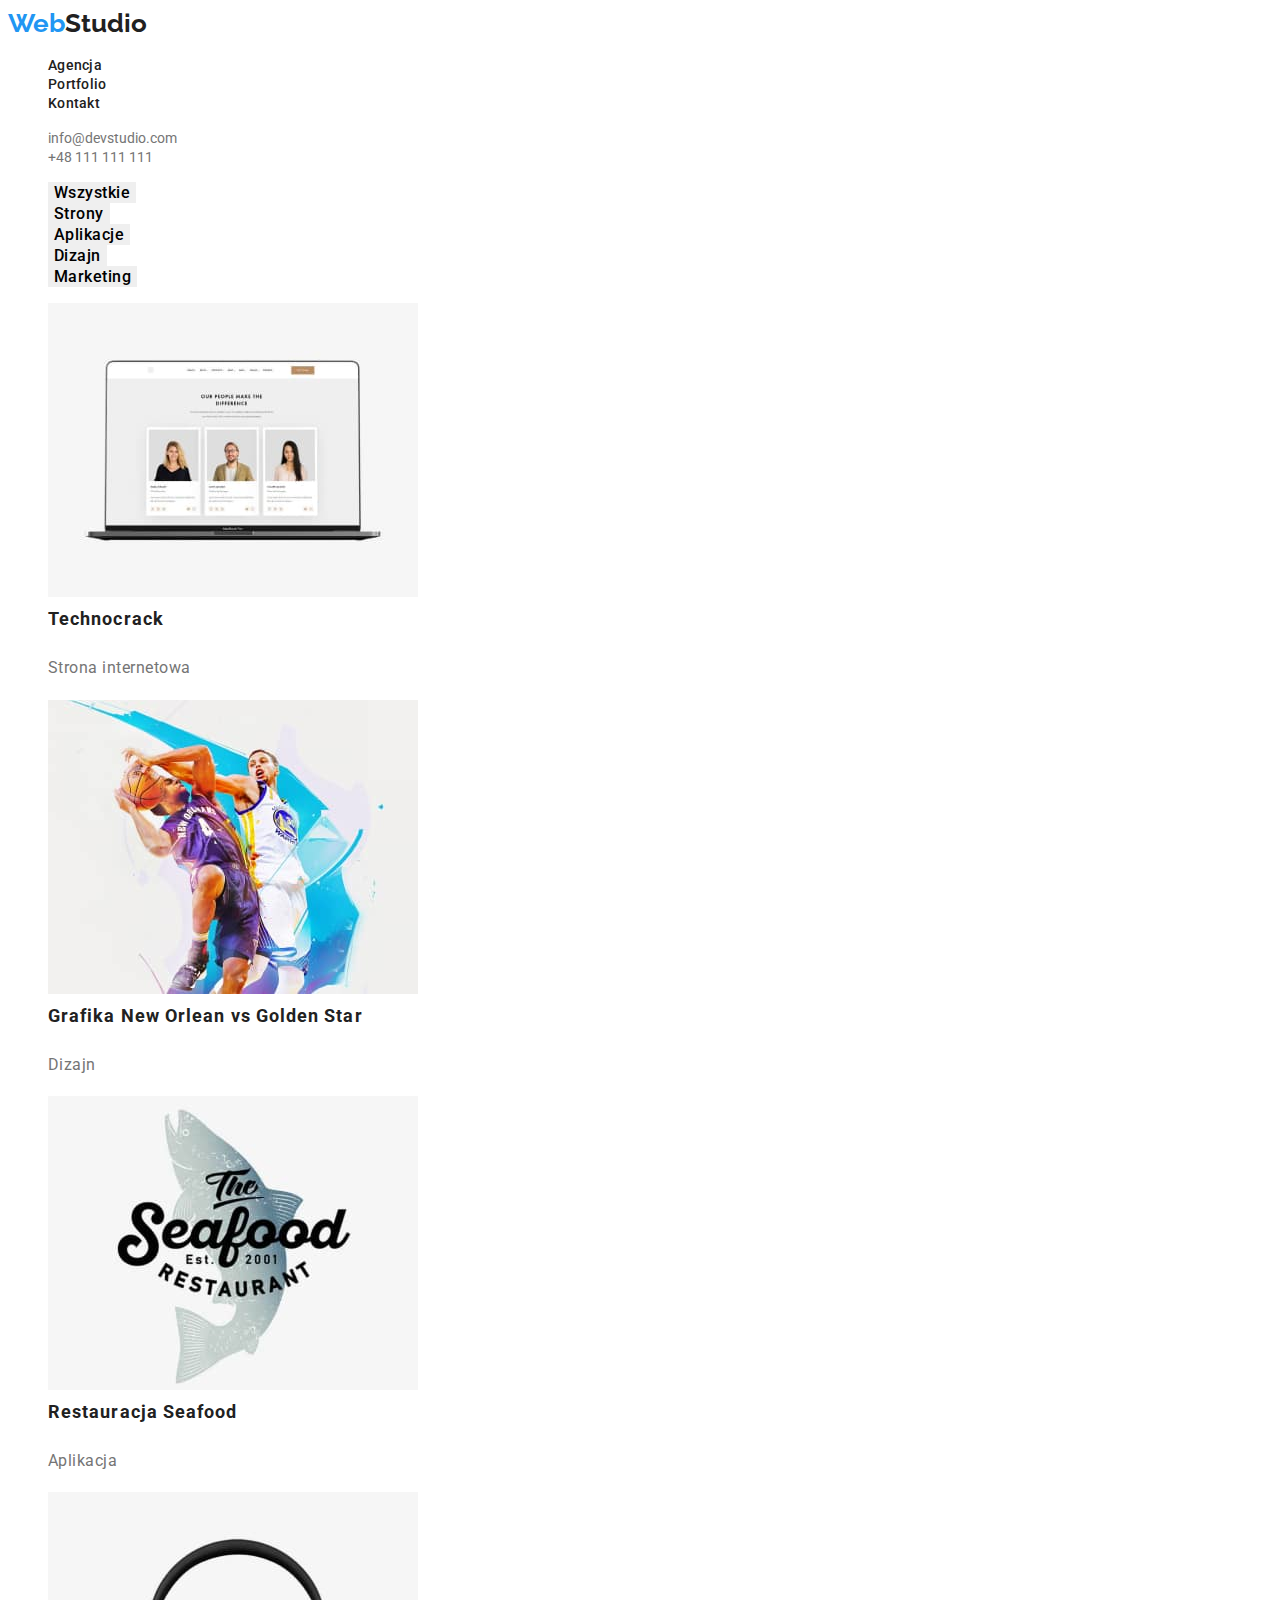
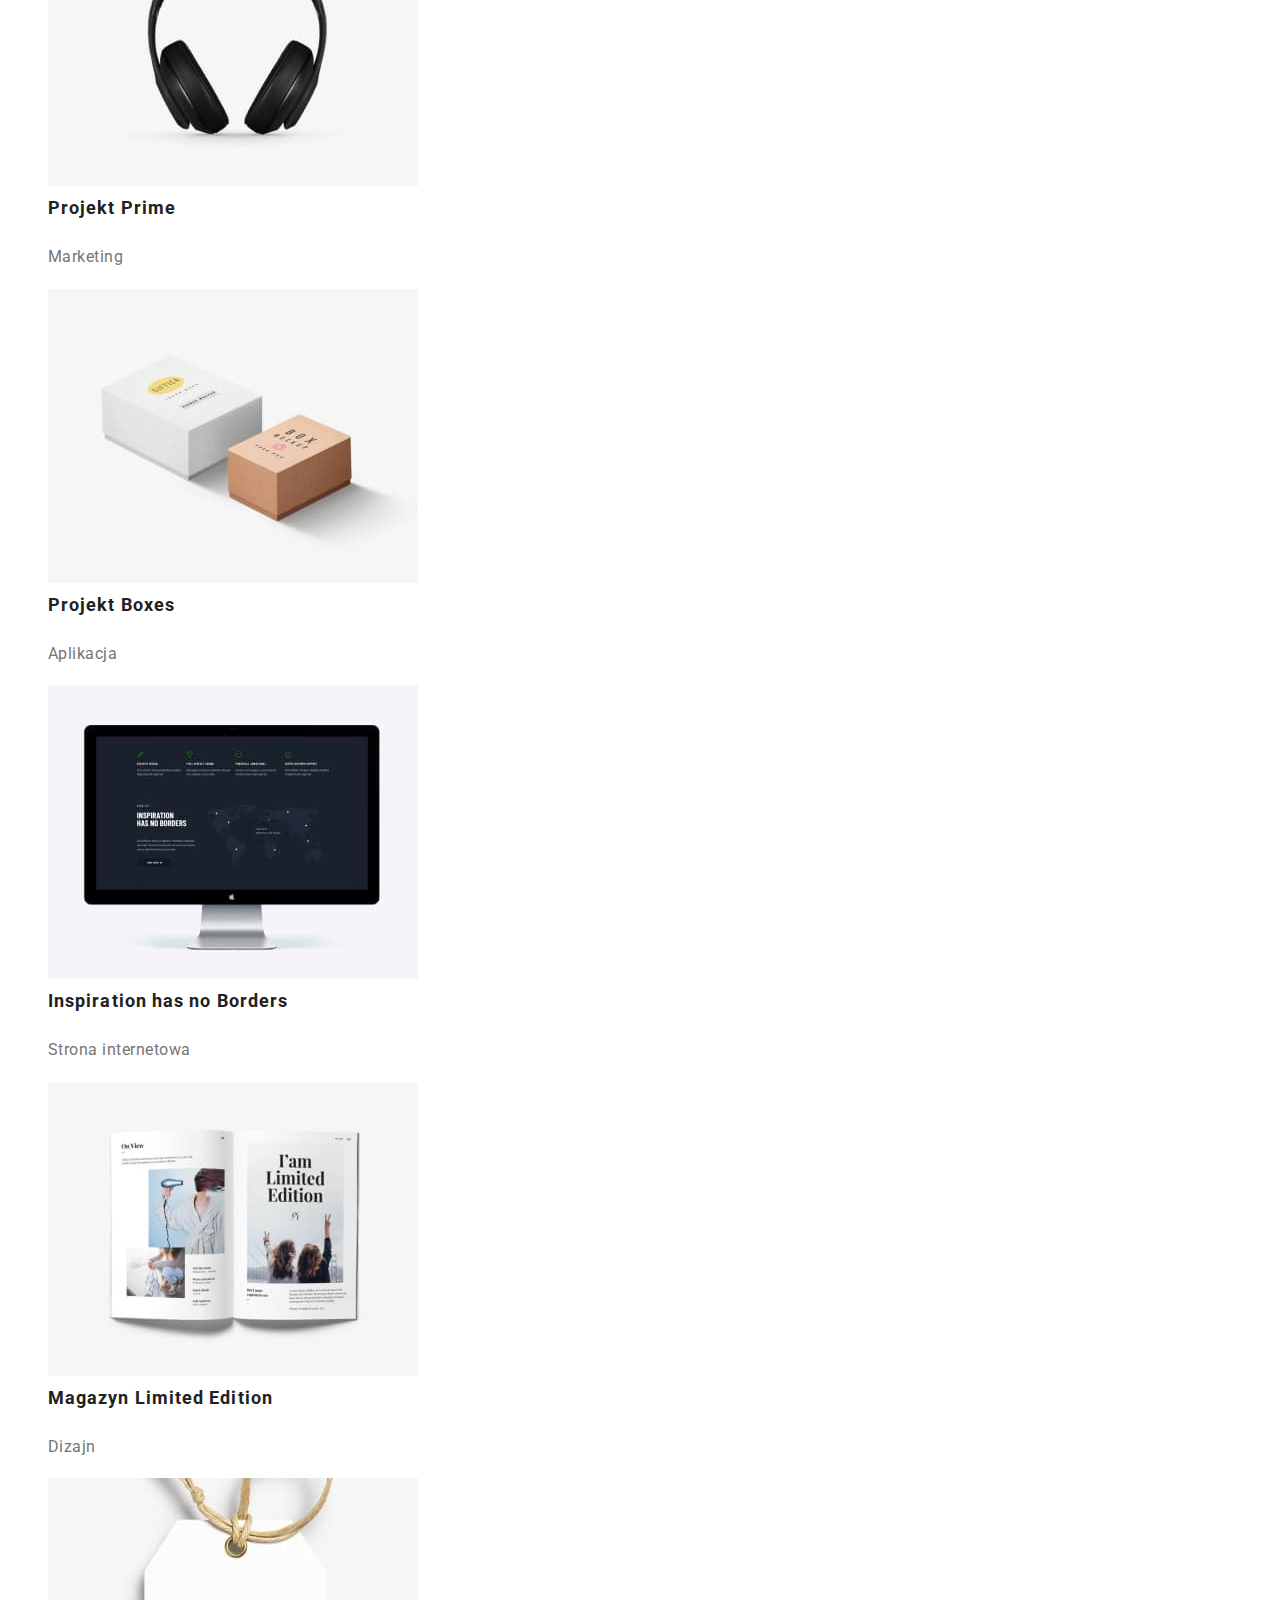
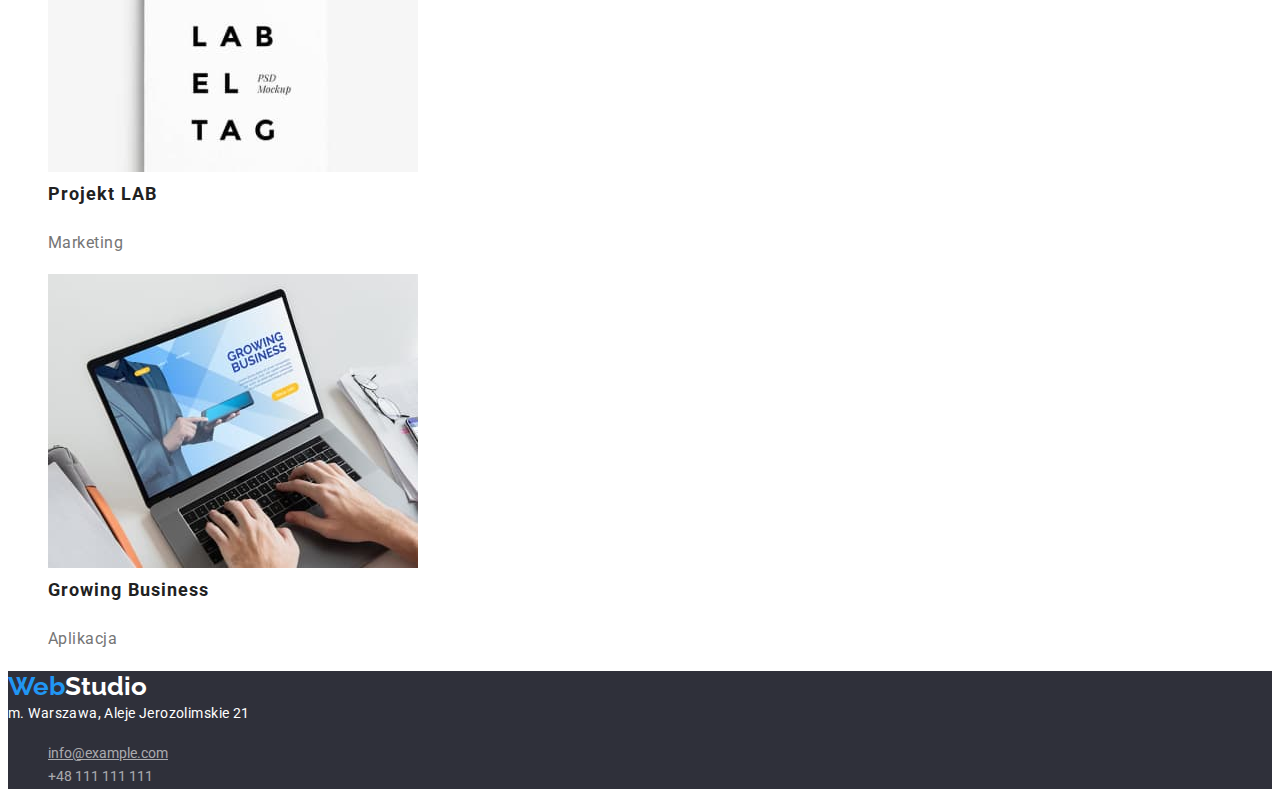
==== portfolio.html @ 19645814 "copied from hm2" ====
<!DOCTYPE html>
<html lang="en">
<head>
    <meta charset="UTF-8">
    <meta http-equiv="X-UA-Compatible" content="IE=edge">
    <meta name="viewport" content="width=device-width, initial-scale=1.0">
    <link rel="preconnect" href="https://fonts.googleapis.com">
    <link rel="preconnect" href="https://fonts.gstatic.com" crossorigin>
    <link href="https://fonts.googleapis.com/css2?family=Raleway:wght@700&display=swap" rel="stylesheet">
    <link href="https://fonts.googleapis.com/css2?family=Roboto:wght@400;500;700;900&display=swap" rel="stylesheet">
    <link rel="stylesheet" href="./css/styles.css"/>
    <title>Document</title>
</head>
<body>
    <header class="header">
        <nav>
            <section>
                <a href="./index.html" class="logo"><span class="logoblue">Web</span><span class="logoblack">Studio</span></a>
            </section>
            <ul class="list">
                <li><a href="./index.html" class="link">Agencja</a></li>
                <li> <a href="./portfolio.html" class="link">Portfolio</a></li>
                <li><a href="#" class="link">Kontakt</a></li>
            </ul>
        </nav>
        <div>
            <ul class="list">
                <li><a href="mailto:info@devstudio.com" class="contactcolor">info@devstudio.com</a></li>
                <li><a href="tel:+48 111 111 111" class="contactcolor">+48 111 111 111</a></li>
            </ul>
        </div>
    </header>
    <main>
        <section>
        <ul class="list">
            <li>
                <button type="button" class="button pointer">Wszystkie</button>
            </li>
            <li>
                <button type="button" class="button pointer">Strony</button>
            </li>
            <li>
                <button type="button" class="button pointer">Aplikacje</button>
            </li>
            <li>
                <button type="button" class="button pointer">Dizajn</button>
            </li>
            <li>
                <button type="button" class="button pointer">Marketing</button>
            </li>    
        </ul>
        </section>

        <section>
        <ul class="list">
            <li>
                <img src="./images/technocrack.jpg" alt="laptop displays employees" width="370" height="294"/>
                <div>
                    <strong class="description">Technocrack</strong>
                    <p class="subdescription">Strona internetowa</p>
                </div>
            </li>
            <li>
                <img src="./images/neworleanvsgoldenstar.jpg" alt="two men playing basketball" width="370" height="294"/>
                <div>
                    <strong class="description">Grafika New Orlean vs Golden Star</strong>
                    <p class="subdescription">Dizajn</p>
                </div>
            </li>
            <li>
                <img src="./images/seafood.jpg" alt="restaurant logo" width="370" height="294"/>
                <div>
                    <strong class="description">Restauracja Seafood</strong>
                    <p class="subdescription">Aplikacja</p>
                </div>
            </li>
            <li>
                <img src="./images/projectprime.jpg" alt="headphones" width="370" height="294"/>
                <div>
                    <strong class="description">Projekt Prime</strong>
                    <p class="subdescription">Marketing</p>
                </div>
            </li>
            <li>
                <img src="./images/projectboxes.jpg" alt="two boxes" width="370" height="294"/>
                <div>
                    <strong class="description">Projekt Boxes</strong>
                    <p class="subdescription">Aplikacja</p>
                </div>
            </li>
            <li>
                <img src="./images/inspiration.jpg" alt="a monitor" width="370" height="294"/>
                <div>
                    <strong class="description">Inspiration has no Borders</strong>
                    <p class="subdescription">Strona internetowa</p>
                </div>
            </li>
            <li>
                <img src="./images/magazyn.jpg" alt="a magazine" width="370" height="294"/>
                <div>
                    <strong class="description">Magazyn Limited Edition</strong>
                    <p class="subdescription">Dizajn</p>
                </div>
            </li>
            <li>
                <img src="./images/projectlab.jpg" alt="a shopping tag" width="370" height="294"/>
                <div>
                    <strong class="description">Projekt LAB</strong>
                    <p class="subdescription">Marketing</p>
                </div>
            </li>
            <li>
                <img src="./images/growingbusiness.jpg" alt="someone is typing"width="370" height="294"/>
                <div>
                    <strong class="description">Growing Business</strong>
                    <p class="subdescription">Aplikacja</p>
                </div>
            </li>
        </ul>
        </section>
    
    </main>
    <footer class="footersection">
        <section>
            <a href="#" class="logo"><span class="logoblue">Web</span><span class="logowhite">Studio</span></a>
        </section>
    <address class="address">
        m. Warszawa, Aleje Jerozolimskie 21
    </address>
    <ul class="list">
        <li><a href="mailto:info@example.com" class="footer">info@example.com</a></li>
        <li><a href="tel:+48 111 111 111" class="footer decoration">+48 111 111 111</a></li>
    </ul>
    </footer>
</body>
</html>
---- css/styles.css ----
:root{
    --brand-color: #2196F3;
    --black: #212121;
    --white: #FFFFFF;
    --gray: #2F303A;
    --color: black;
    --light-gray: #757575;
}

body{
    color: var(--black);
    font-family: 'Roboto', sans-serif;
}

.logo{
    font-family:'Raleway', sans-serif;
    font-style: normal;
    font-weight: 700;
    font-size: 26px;
    line-height: 1.2;
    text-decoration: none;
}

.logoblue{
  color: var(--brand-color);
}

.logoblack{
    color: var(--black);
}

.logowhite{
    color: var(--white);
}

.header{
    background-color: var(--white);
}

.footersection {
    background-color: var(--gray);
}

.button{
    border:0 ;
    letter-spacing: 0.03em;
    font-size: 16px;
    font-weight: 500;
    font-family: 'Roboto', sans-serif;
}

.button:hover,
.button:focus {
    color: var(--white);
    background-color: var(--brand-color);
}

.link {
    font-style: normal;
    font-weight: 500;
    font-size: 14px;
    line-height: 1.1;
    text-decoration: none;
    color: var(--black);
    letter-spacing: 0.02em;
}

.link:hover,
.link:focus {
    color: var(--brand-color);
}

.contactcolor{
    color: var(--light-gray);
    text-decoration: none;
    font-size: 14px;
    line-height: 1.1;
}
.contactcolor:hover,
.contactcolor:focus{
    color: var(--brand-color);
}
.address{
    color: var(--white);
    font-style: normal;
    font-weight: 400;
    font-size: 14px;
    letter-spacing: 0.03em;
    line-height: 1.7;
}

.footer{
    font-size: 14px;
    line-height: 1.7;
    color: rgba(255, 255, 255, 0.6);
}

.footer:hover,
.footer:focus{
    color: var(--brand-color);
}
.decoration{
    text-decoration: none;
}

.description{
    font-weight:  700;
    font-size:18px;
    line-height: 2;
    letter-spacing: 0.06em;
}
.subdescription{
    font-weight: 400;
    font-size: 16px;
    line-height: 1.9;
    letter-spacing: 0.03em;
    color: var(--light-gray);
}

.name{
font-weight:500;
font-size: 16px;
line-height: 1.2;
letter-spacing: 0.03em;
}

.headingtitle{
    font-weight: 900;
    font-size: 44px;
    line-height: 1.6;
    letter-spacing: 0.06em;
}

.heading{
    background-color: var(--gray);
    color: var(--white);
}

.subsectionheading{
    font-weight: 700;
    font-size: 14px;
    line-height: 1.1;
    letter-spacing: 0.03em;
}

.lorem{
    font-weight: 400;
    font-size: 14px;
    line-height: 1.5;
    letter-spacing: 0.03em;
    color: var(--light-gray);
}

.sectionheading{
    font-weight: 700;
    font-size: 36px;
    line-height: 1.2;
    letter-spacing: 0.03em;
}

.buttonmain{
    font-weight: 700;
    letter-spacing: 0.06em;
    background-color: var(--brand-color);
    color: var(--white);
}

.pointer {
    cursor: pointer;
}

.list{
    list-style:none;
}
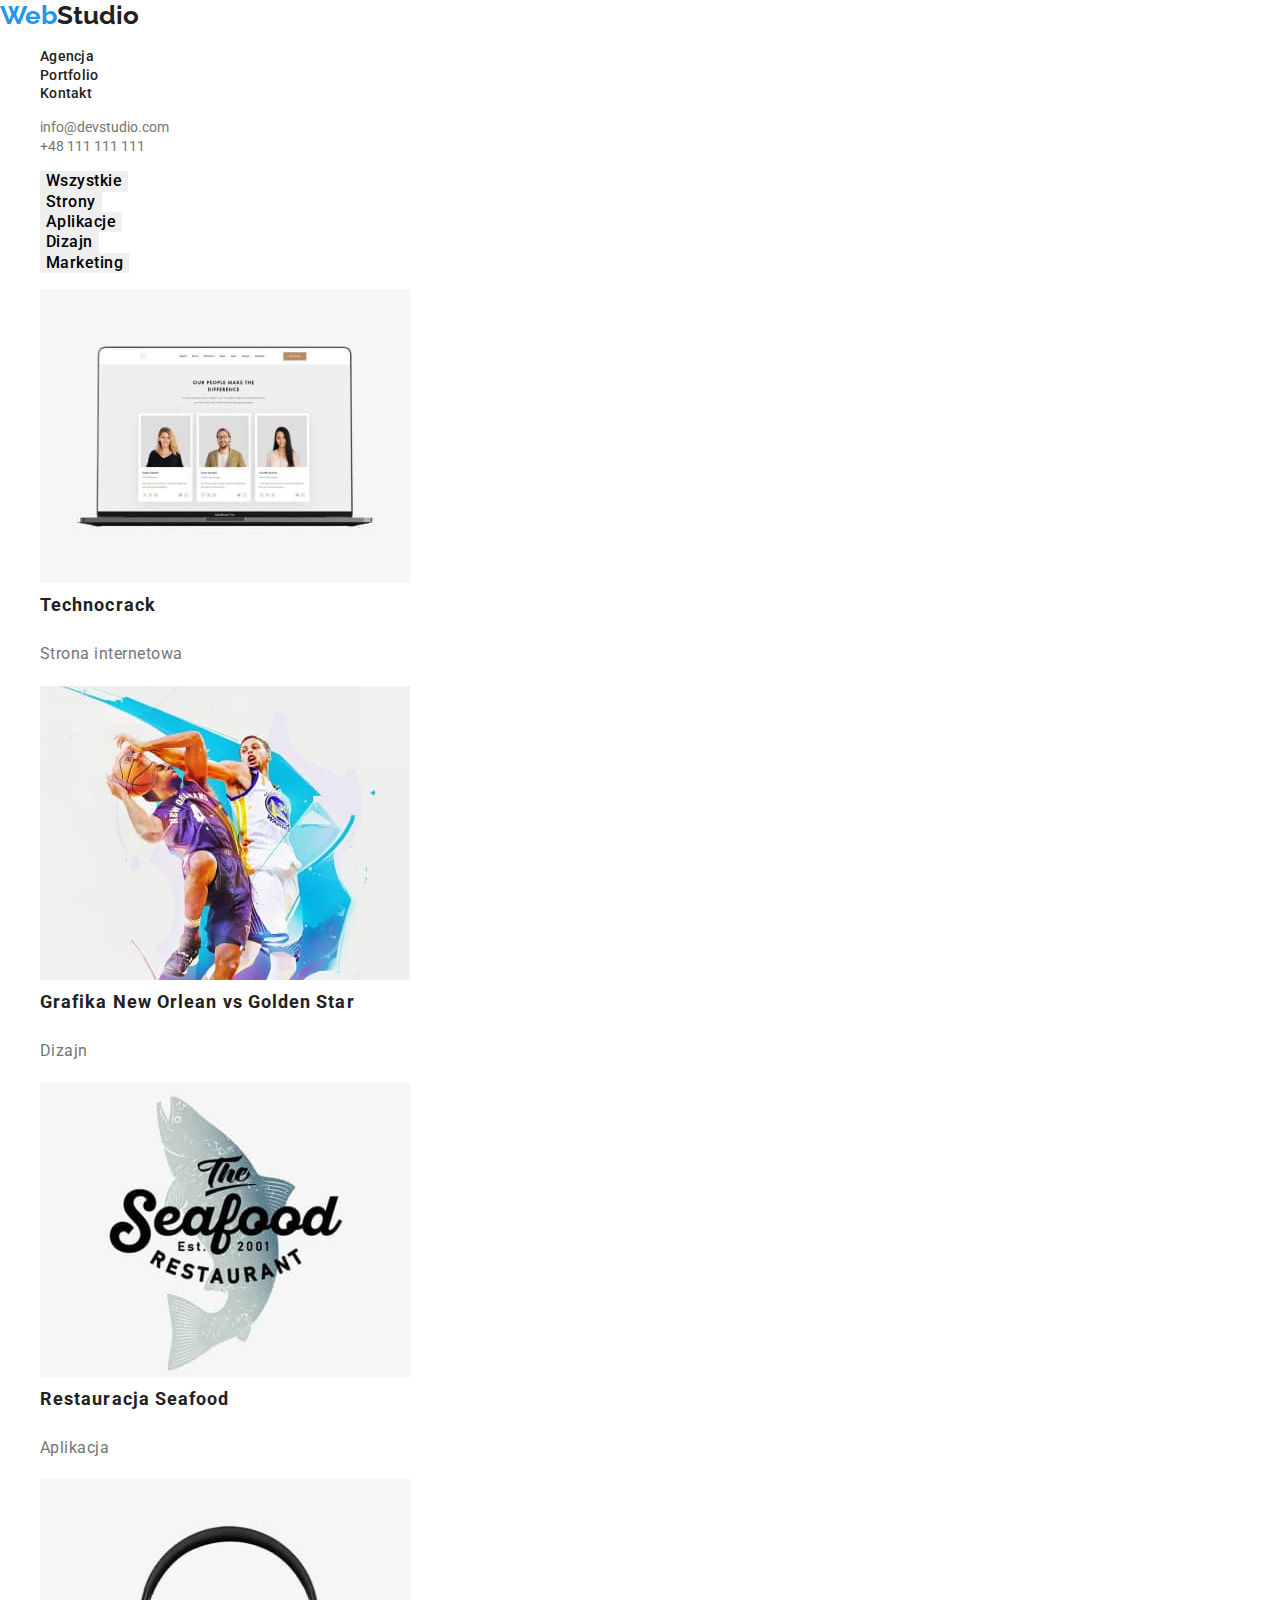
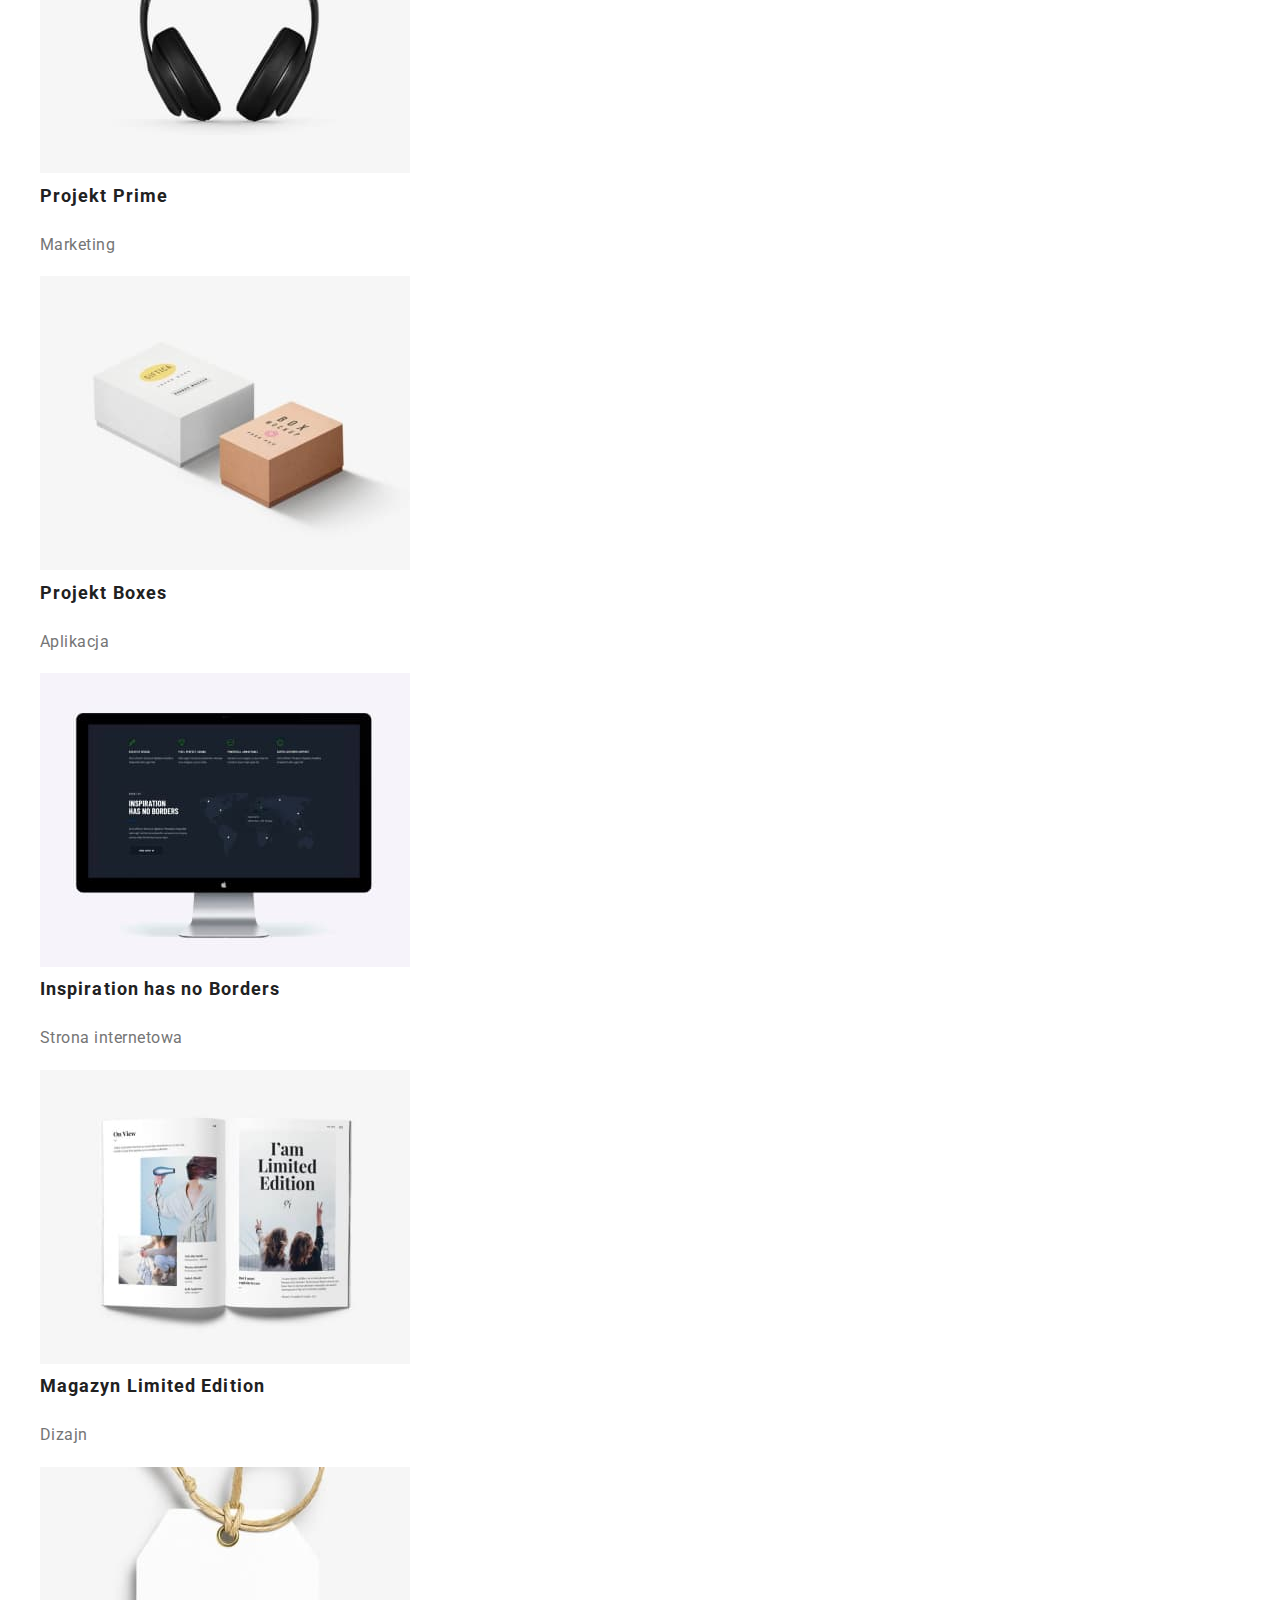
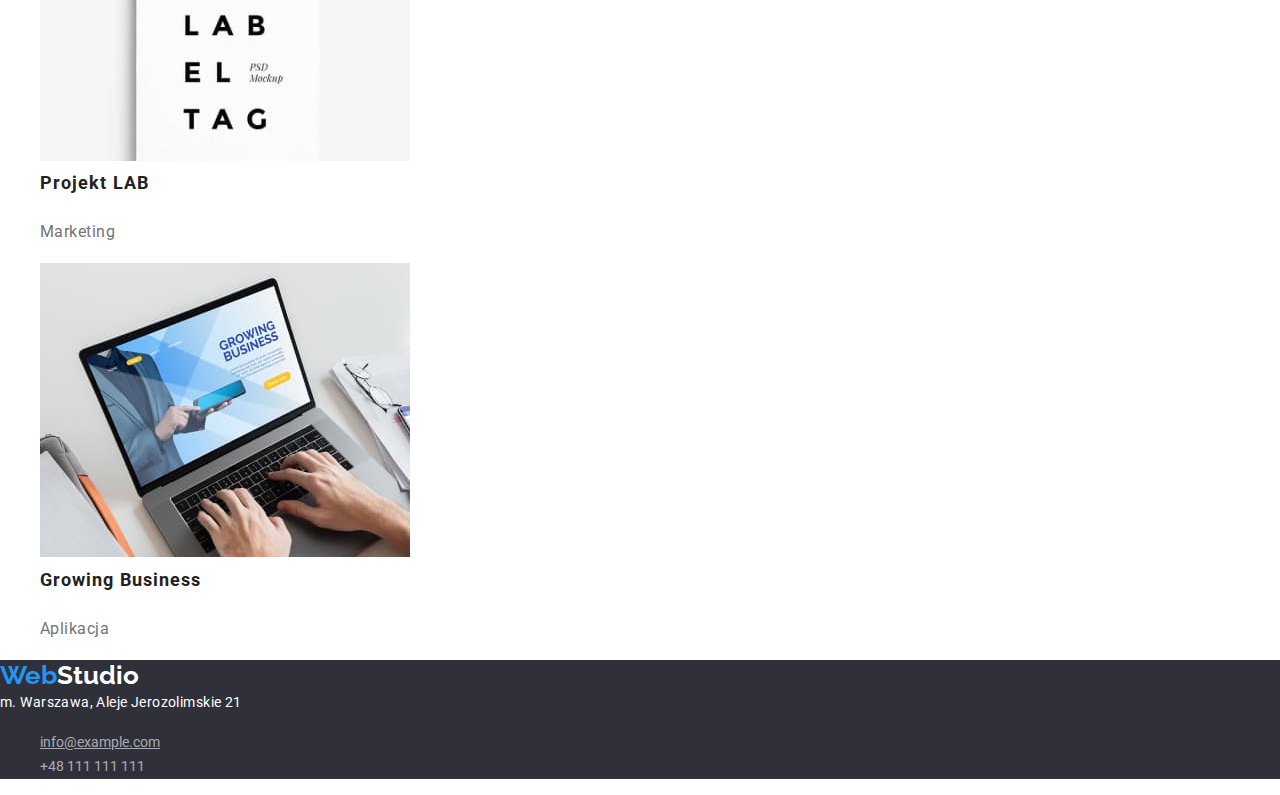
==== commit 1cea837d: "normalise.css added" ====
--- a/portfolio.html
+++ b/portfolio.html
@@ -8,6 +8,7 @@
     <link rel="preconnect" href="https://fonts.gstatic.com" crossorigin>
     <link href="https://fonts.googleapis.com/css2?family=Raleway:wght@700&display=swap" rel="stylesheet">
     <link href="https://fonts.googleapis.com/css2?family=Roboto:wght@400;500;700;900&display=swap" rel="stylesheet">
+    <link rel="stylesheet" href="./css/normalise.css" />
     <link rel="stylesheet" href="./css/styles.css"/>
     <title>Document</title>
 </head>
--- a/css/normalise.css
+++ b/css/normalise.css
@@ -0,0 +1,306 @@
+/*! modern-normalize v1.1.0 | MIT License | https://github.com/sindresorhus/modern-normalize */
+
+/*
+Document
+========
+*/
+
+/**
+Use a better box model (opinionated).
+*/
+
+*,
+::before,
+::after {
+    box-sizing: border-box;
+}
+
+/**
+1. Correct the line height in all browsers.
+2. Prevent adjustments of font size after orientation changes in iOS.
+3. Use a more readable tab size (opinionated).
+*/
+
+html {
+    line-height: 1.15;
+    /* 1 */
+    -webkit-text-size-adjust: 100%;
+    /* 2 */
+    -moz-tab-size: 4;
+    /* 3 */
+    tab-size: 4;
+    /* 3 */
+}
+
+/*
+Sections
+========
+*/
+
+/**
+1. Remove the margin in all browsers.
+2. Improve consistency of default fonts in all browsers. (https://github.com/sindresorhus/modern-normalize/issues/3)
+*/
+
+body {
+    margin: 0;
+    /* 1 */
+    font-family:
+        system-ui,
+        -apple-system,
+        /* Firefox supports this but not yet `system-ui` */
+        'Segoe UI',
+        Roboto,
+        Helvetica,
+        Arial,
+        sans-serif,
+        'Apple Color Emoji',
+        'Segoe UI Emoji';
+    /* 2 */
+}
+
+/*
+Grouping content
+================
+*/
+
+/**
+1. Add the correct height in Firefox.
+2. Correct the inheritance of border color in Firefox. (https://bugzilla.mozilla.org/show_bug.cgi?id=190655)
+*/
+
+hr {
+    height: 0;
+    /* 1 */
+    color: inherit;
+    /* 2 */
+}
+
+/*
+Text-level semantics
+====================
+*/
+
+/**
+Add the correct text decoration in Chrome, Edge, and Safari.
+*/
+
+abbr[title] {
+    text-decoration: underline dotted;
+}
+
+/**
+Add the correct font weight in Edge and Safari.
+*/
+
+b,
+strong {
+    font-weight: bolder;
+}
+
+/**
+1. Improve consistency of default fonts in all browsers. (https://github.com/sindresorhus/modern-normalize/issues/3)
+2. Correct the odd 'em' font sizing in all browsers.
+*/
+
+code,
+kbd,
+samp,
+pre {
+    font-family:
+        ui-monospace,
+        SFMono-Regular,
+        Consolas,
+        'Liberation Mono',
+        Menlo,
+        monospace;
+    /* 1 */
+    font-size: 1em;
+    /* 2 */
+}
+
+/**
+Add the correct font size in all browsers.
+*/
+
+small {
+    font-size: 80%;
+}
+
+/**
+Prevent 'sub' and 'sup' elements from affecting the line height in all browsers.
+*/
+
+sub,
+sup {
+    font-size: 75%;
+    line-height: 0;
+    position: relative;
+    vertical-align: baseline;
+}
+
+sub {
+    bottom: -0.25em;
+}
+
+sup {
+    top: -0.5em;
+}
+
+/*
+Tabular data
+============
+*/
+
+/**
+1. Remove text indentation from table contents in Chrome and Safari. (https://bugs.chromium.org/p/chromium/issues/detail?id=999088, https://bugs.webkit.org/show_bug.cgi?id=201297)
+2. Correct table border color inheritance in Chrome and Safari. (https://bugs.chromium.org/p/chromium/issues/detail?id=935729, https://bugs.webkit.org/show_bug.cgi?id=195016)
+*/
+
+table {
+    text-indent: 0;
+    /* 1 */
+    border-color: inherit;
+    /* 2 */
+}
+
+/*
+Forms
+=====
+*/
+
+/**
+1. Change the font styles in all browsers.
+2. Remove the margin in Firefox and Safari.
+*/
+
+button,
+input,
+optgroup,
+select,
+textarea {
+    font-family: inherit;
+    /* 1 */
+    font-size: 100%;
+    /* 1 */
+    line-height: 1.15;
+    /* 1 */
+    margin: 0;
+    /* 2 */
+}
+
+/**
+Remove the inheritance of text transform in Edge and Firefox.
+*/
+
+button,
+select {
+    text-transform: none;
+}
+
+/**
+Correct the inability to style clickable types in iOS and Safari.
+*/
+
+button,
+[type='button'],
+[type='reset'],
+[type='submit'] {
+    -webkit-appearance: button;
+}
+
+/**
+Remove the inner border and padding in Firefox.
+*/
+
+::-moz-focus-inner {
+    border-style: none;
+    padding: 0;
+}
+
+/**
+Restore the focus styles unset by the previous rule.
+*/
+
+:-moz-focusring {
+    outline: 1px dotted ButtonText;
+}
+
+/**
+Remove the additional ':invalid' styles in Firefox.
+See: https://github.com/mozilla/gecko-dev/blob/2f9eacd9d3d995c937b4251a5557d95d494c9be1/layout/style/res/forms.css#L728-L737
+*/
+
+:-moz-ui-invalid {
+    box-shadow: none;
+}
+
+/**
+Remove the padding so developers are not caught out when they zero out 'fieldset' elements in all browsers.
+*/
+
+legend {
+    padding: 0;
+}
+
+/**
+Add the correct vertical alignment in Chrome and Firefox.
+*/
+
+progress {
+    vertical-align: baseline;
+}
+
+/**
+Correct the cursor style of increment and decrement buttons in Safari.
+*/
+
+::-webkit-inner-spin-button,
+::-webkit-outer-spin-button {
+    height: auto;
+}
+
+/**
+1. Correct the odd appearance in Chrome and Safari.
+2. Correct the outline style in Safari.
+*/
+
+[type='search'] {
+    -webkit-appearance: textfield;
+    /* 1 */
+    outline-offset: -2px;
+    /* 2 */
+}
+
+/**
+Remove the inner padding in Chrome and Safari on macOS.
+*/
+
+::-webkit-search-decoration {
+    -webkit-appearance: none;
+}
+
+/**
+1. Correct the inability to style clickable types in iOS and Safari.
+2. Change font properties to 'inherit' in Safari.
+*/
+
+::-webkit-file-upload-button {
+    -webkit-appearance: button;
+    /* 1 */
+    font: inherit;
+    /* 2 */
+}
+
+/*
+Interactive
+===========
+*/
+
+/*
+Add the correct display in Chrome and Safari.
+*/
+
+summary {
+    display: list-item;
+}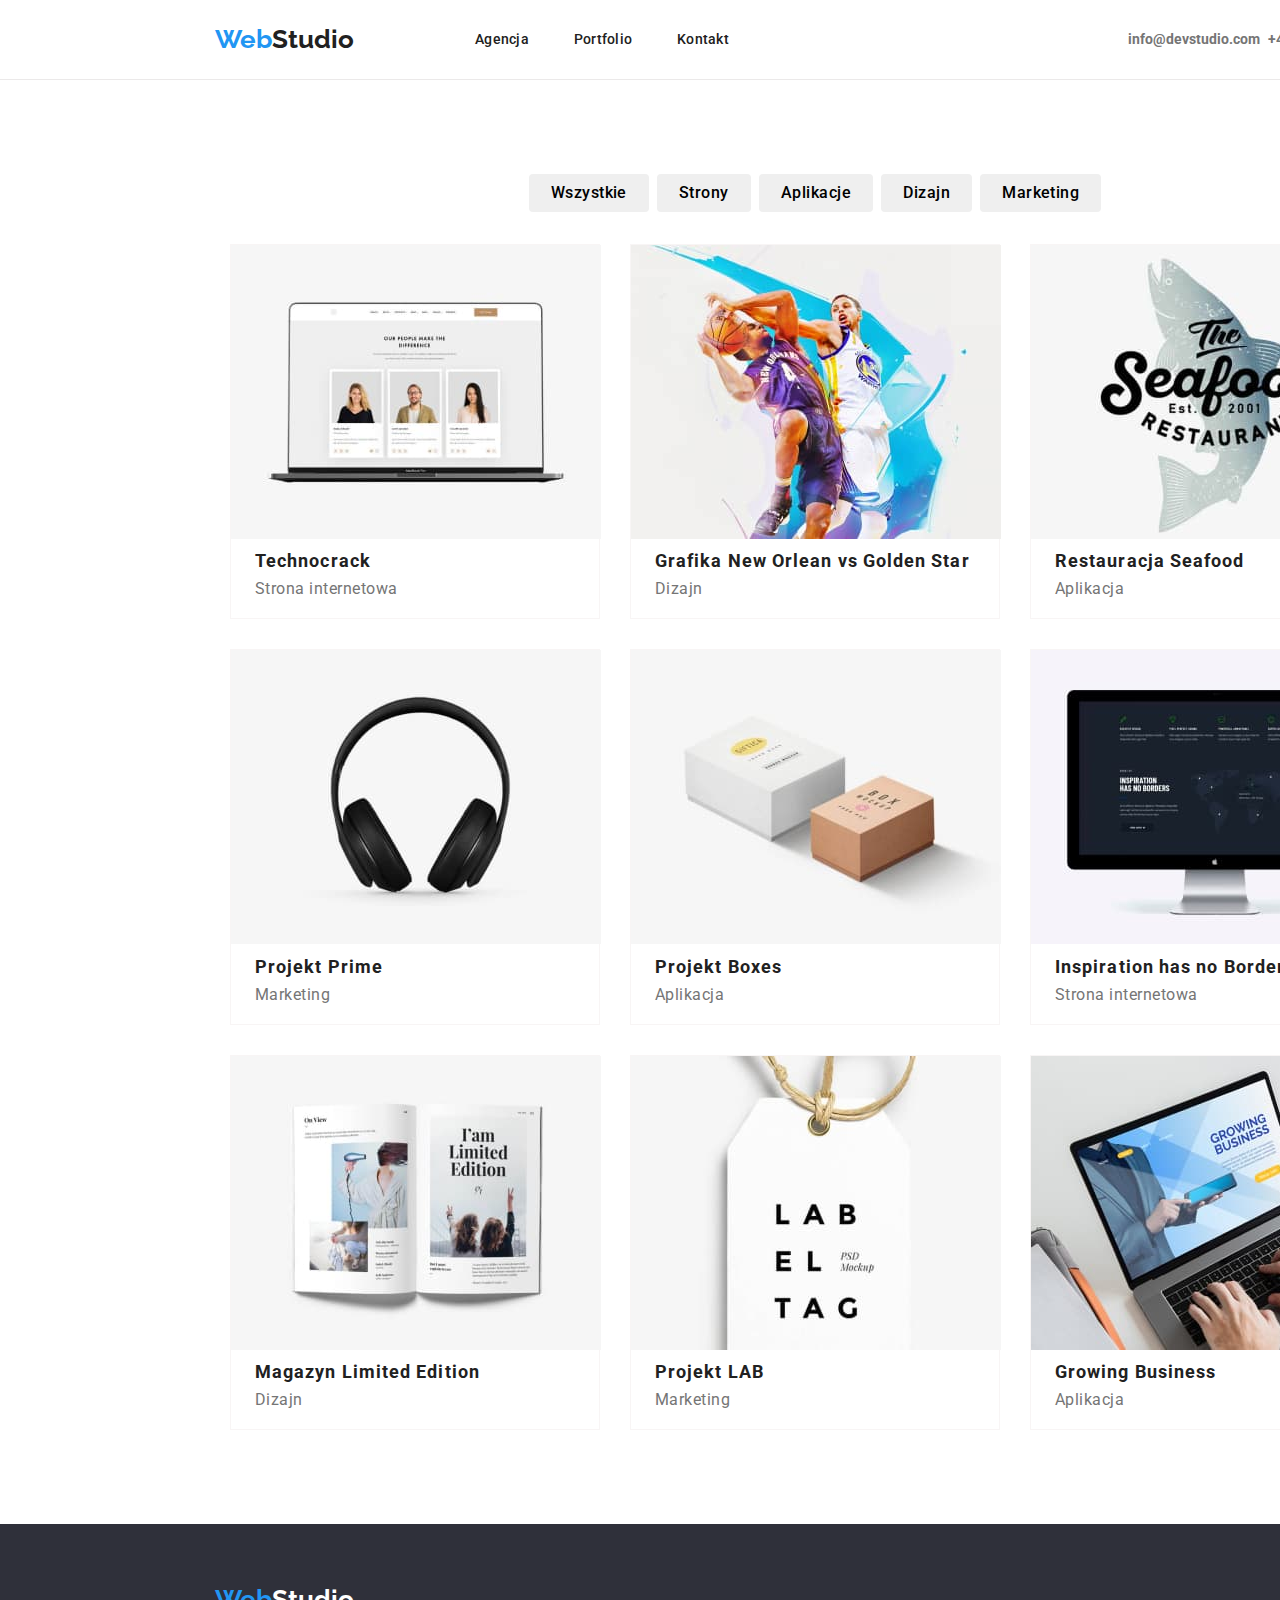
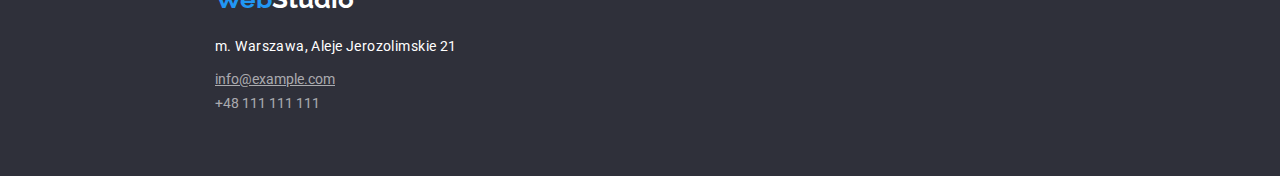
==== commit 241bd9c7: "updated" ====
--- a/portfolio.html
+++ b/portfolio.html
@@ -14,123 +14,154 @@
 </head>
 <body>
     <header class="header">
-        <nav>
             <section>
                 <a href="./index.html" class="logo"><span class="logoblue">Web</span><span class="logoblack">Studio</span></a>
             </section>
-            <ul class="list">
+        
+        <nav>
+            <ul class="list nav">
                 <li><a href="./index.html" class="link">Agencja</a></li>
                 <li> <a href="./portfolio.html" class="link">Portfolio</a></li>
                 <li><a href="#" class="link">Kontakt</a></li>
             </ul>
         </nav>
         <div>
-            <ul class="list">
+            <ul class="list contact">
                 <li><a href="mailto:info@devstudio.com" class="contactcolor">info@devstudio.com</a></li>
-                <li><a href="tel:+48 111 111 111" class="contactcolor">+48 111 111 111</a></li>
+                <li><a href="tel:+48111111111" class="contactcolor">+48 111 111 111</a></li>
             </ul>
         </div>
+
     </header>
-    <main>
-        <section>
-        <ul class="list">
+    <main class="container">
+        <div >
+        <section class="buttons-position">
+        <ul class="list buttons">
             <li>
-                <button type="button" class="button pointer">Wszystkie</button>
+                <button type="button" class="button-portfolio pointer">Wszystkie</button>
             </li>
             <li>
-                <button type="button" class="button pointer">Strony</button>
+                <button type="button" class="button-portfolio pointer">Strony</button>
             </li>
             <li>
-                <button type="button" class="button pointer">Aplikacje</button>
+                <button type="button" class="button-portfolio pointer">Aplikacje</button>
             </li>
             <li>
-                <button type="button" class="button pointer">Dizajn</button>
+                <button type="button" class="button-portfolio pointer">Dizajn</button>
             </li>
             <li>
-                <button type="button" class="button pointer">Marketing</button>
+                <button type="button" class="button-portfolio pointer">Marketing</button>
             </li>    
         </ul>
         </section>
+        </div>
 
-        <section>
-        <ul class="list">
+        <section class="">
+        <ul class="list card-set">
+           <div class="card">
             <li>
                 <img src="./images/technocrack.jpg" alt="laptop displays employees" width="370" height="294"/>
-                <div>
-                    <strong class="description">Technocrack</strong>
-                    <p class="subdescription">Strona internetowa</p>
+                <div class="descr-aligment">
+                    <strong class="description-portfolio">Technocrack</strong>
+                    <p class="subdescription-portfolio">Strona internetowa</p>
                 </div>
             </li>
+            </div>
+            
+            <div class="card">
             <li>
                 <img src="./images/neworleanvsgoldenstar.jpg" alt="two men playing basketball" width="370" height="294"/>
                 <div>
-                    <strong class="description">Grafika New Orlean vs Golden Star</strong>
-                    <p class="subdescription">Dizajn</p>
+                    <strong class="description-portfolio">Grafika New Orlean vs Golden Star</strong>
+                    <p class="subdescription-portfolio">Dizajn</p>
                 </div>
-            </li>
+                </li>
+                </div>
+         
+            <div class="card">
             <li>
                 <img src="./images/seafood.jpg" alt="restaurant logo" width="370" height="294"/>
                 <div>
-                    <strong class="description">Restauracja Seafood</strong>
-                    <p class="subdescription">Aplikacja</p>
+                    <strong class="description-portfolio">Restauracja Seafood</strong>
+                    <p class="subdescription-portfolio">Aplikacja</p>
                 </div>
-            </li>
+                </li>
+                </div>
+          
+            <div class="card">
             <li>
                 <img src="./images/projectprime.jpg" alt="headphones" width="370" height="294"/>
                 <div>
-                    <strong class="description">Projekt Prime</strong>
-                    <p class="subdescription">Marketing</p>
+                    <strong class="description-portfolio">Projekt Prime</strong>
+                    <p class="subdescription-portfolio">Marketing</p>
                 </div>
-            </li>
+                </li>
+                </div>
+          
+            <div class="card">
             <li>
                 <img src="./images/projectboxes.jpg" alt="two boxes" width="370" height="294"/>
                 <div>
-                    <strong class="description">Projekt Boxes</strong>
-                    <p class="subdescription">Aplikacja</p>
+                    <strong class="description-portfolio">Projekt Boxes</strong>
+                    <p class="subdescription-portfolio">Aplikacja</p>
                 </div>
-            </li>
+                </li>
+                </div>
+          
+            <div class="card">
             <li>
                 <img src="./images/inspiration.jpg" alt="a monitor" width="370" height="294"/>
                 <div>
-                    <strong class="description">Inspiration has no Borders</strong>
-                    <p class="subdescription">Strona internetowa</p>
+                    <strong class="description-portfolio">Inspiration has no Borders</strong>
+                    <p class="subdescription-portfolio">Strona internetowa</p>
                 </div>
-            </li>
+                </li>
+                </div>
+          
+            <div class="card">
             <li>
                 <img src="./images/magazyn.jpg" alt="a magazine" width="370" height="294"/>
                 <div>
-                    <strong class="description">Magazyn Limited Edition</strong>
-                    <p class="subdescription">Dizajn</p>
+                    <strong class="description-portfolio">Magazyn Limited Edition</strong>
+                    <p class="subdescription-portfolio">Dizajn</p>
                 </div>
-            </li>
+                </li>
+                </div>
+      
+            <div class="card">
             <li>
                 <img src="./images/projectlab.jpg" alt="a shopping tag" width="370" height="294"/>
                 <div>
-                    <strong class="description">Projekt LAB</strong>
-                    <p class="subdescription">Marketing</p>
+                    <strong class="description-portfolio">Projekt LAB</strong>
+                    <p class="subdescription-portfolio">Marketing</p>
                 </div>
-            </li>
+                </li>
+                </div>
+       
+            <div class="card">
             <li>
-                <img src="./images/growingbusiness.jpg" alt="someone is typing"width="370" height="294"/>
+                <img src="./images/growingbusiness.jpg" alt="someone is typing" width="370" height="294"/>
                 <div>
-                    <strong class="description">Growing Business</strong>
-                    <p class="subdescription">Aplikacja</p>
+                    <strong class="description-portfolio">Growing Business</strong>
+                    <p class="subdescription-portfolio">Aplikacja</p>
                 </div>
-            </li>
+                </li>
+                </div>
+          
         </ul>
         </section>
     
     </main>
-    <footer class="footersection">
+    <footer class="footersection-portfolio ">
         <section>
             <a href="#" class="logo"><span class="logoblue">Web</span><span class="logowhite">Studio</span></a>
         </section>
     <address class="address">
         m. Warszawa, Aleje Jerozolimskie 21
     </address>
-    <ul class="list">
+    <ul class="list one">
         <li><a href="mailto:info@example.com" class="footer">info@example.com</a></li>
-        <li><a href="tel:+48 111 111 111" class="footer decoration">+48 111 111 111</a></li>
+        <li><a href="tel:+48111111111" class="footer decoration">+48 111 111 111</a></li>
     </ul>
     </footer>
 </body>
--- a/css/styles.css
+++ b/css/styles.css
@@ -10,6 +10,8 @@
 body{
     color: var(--black);
     font-family: 'Roboto', sans-serif;
+    margin: 0;
+    width: 1600px;
 }
 
 .logo{
@@ -19,6 +21,9 @@
     font-size: 26px;
     line-height: 1.2;
     text-decoration: none;
+    width: 145px;
+    height: 31px;
+    margin: 24px 93px 25px 215px;
 }
 
 .logoblue{
@@ -35,10 +40,18 @@
 
 .header{
     background-color: var(--white);
+    justify-content: space-between;
+    display: flex;
+    align-items: center;
+    height: 80px;
+    border-bottom: 0.5px solid #ebe9e9;
 }
 
 .footersection {
     background-color: var(--gray);
+    width: 1600px;
+    height: 252px;
+    padding-top: 60px;
 }
 
 .button{
@@ -47,6 +60,12 @@
     font-size: 16px;
     font-weight: 500;
     font-family: 'Roboto', sans-serif;
+    min-width: 200px;
+    min-height: 50px;
+    text-align: center;
+    margin: 0 700px 200px;
+    padding: 0;
+    border-radius: 4px;
 }
 
 .button:hover,
@@ -68,6 +87,7 @@
 .link:hover,
 .link:focus {
     color: var(--brand-color);
+
 }
 
 .contactcolor{
@@ -79,6 +99,7 @@
 .contactcolor:hover,
 .contactcolor:focus{
     color: var(--brand-color);
+    /* text-shadow: 2px 2px 2px #c2c2c2; */
 }
 .address{
     color: var(--white);
@@ -86,7 +107,10 @@
     font-weight: 400;
     font-size: 14px;
     letter-spacing: 0.03em;
-    line-height: 1.7;
+    line-height: 1.71;
+    margin-left: 215px;
+    margin-bottom: 9px;
+    margin-top: 20px;
 }
 
 .footer{
@@ -104,36 +128,52 @@
 }
 
 .description{
-    font-weight:  700;
-    font-size:18px;
+    font-weight: 700;
+    font-size: 18px;
     line-height: 2;
     letter-spacing: 0.06em;
 }
-.subdescription{
+.subdescription {
     font-weight: 400;
     font-size: 16px;
-    line-height: 1.9;
+    line-height: 1.2;
     letter-spacing: 0.03em;
     color: var(--light-gray);
-}
-
-.name{
-font-weight:500;
-font-size: 16px;
-line-height: 1.2;
-letter-spacing: 0.03em;
+    text-align: center;
+    margin-bottom: 30px;
+    margin-top: 0px;
+    /* min-width: 130px;
+    max-height: 19px; */
+}
+
+.name {
+    font-weight:500;
+    font-size: 16px;
+    line-height: 1.2;
+    letter-spacing: 0.03em;
+    margin-top: 30px;
+    margin-bottom: 10px;
+    justify-content: center;
 }
 
 .headingtitle{
     font-weight: 900;
     font-size: 44px;
-    line-height: 1.6;
+    line-height: 1.36;
     letter-spacing: 0.06em;
+    padding: 200px 452px 30px 452px;
+    align-items: center;
+    text-align: center;
+    margin: 0;
+
 }
 
 .heading{
     background-color: var(--gray);
     color: var(--white);
+    max-width: 1600px;
+    max-height: 600px;
+    margin: 0 auto;
 }
 
 .subsectionheading{
@@ -141,14 +181,18 @@
     font-size: 14px;
     line-height: 1.1;
     letter-spacing: 0.03em;
+    margin-bottom: 10px;
+    margin-top: 0px;
+    
 }
 
 .lorem{
     font-weight: 400;
     font-size: 14px;
-    line-height: 1.5;
+    line-height: 1.7;
     letter-spacing: 0.03em;
     color: var(--light-gray);
+    margin: 0;
 }
 
 .sectionheading{
@@ -156,6 +200,9 @@
     font-size: 36px;
     line-height: 1.2;
     letter-spacing: 0.03em;
+    text-align: center;
+    margin-top: 0px;
+    margin-bottom: 50px; 
 }
 
 .buttonmain{
@@ -171,4 +218,171 @@
 
 .list{
     list-style:none;
+    display: flex;
+}
+
+.container{
+    max-width: 1200px;
+    width: 100%;
+    box-sizing: border-box;
+    margin: 0 auto;
+    align-items: center;
+    gap: 30px;
+    padding: 0px 15px;
+    margin: 94px 215px 0px;
+  
+}
+
+.section{
+    padding: 94px 0;
+    background-color: #F5F4FA;
+}
+
+/* .display{
+  display: flex;
+} */
+
+.nav {
+    justify-content: space-between;
+    align-items: center;
+   padding: 0;
+   width: 254px;
+   height: 16px;
+   margin: 32px 371px 32px 0px;
+}
+
+.contact{
+    padding: 0;
+    margin: 32px 227px 32px 0;
+    justify-content: space-between;
+    align-items: center;
+    min-width: 245px;
+    height: 16px;
+    display: flex;
+    font-weight: bold;
+    
+}
+.paragraph{
+    width: 270px;
+    height: 101px;
+    justify-content: space-between;
+}
+
+.photos-activites{
+    justify-content: space-between;
+    gap: 30px;
+    align-items: center;
+    padding: 0px;
+    margin-bottom: 94px;
+    margin-top: 0px;
+}
+.team-card{
+    width: 270px;
+    height: 368px;
+    background-color: #FFFFFF;
+    box-shadow:0px 1px 2px rgba(0, 0, 0, 0.3);
+    border-radius: 0 0 4px 4px;
+    text-align: center;
+}
+
+.team-card-description{
+    text-align: center;
+    margin-top: 30px;
+    line-height: 1.2;
+}
+
+.one {
+    display: block;
+    margin-top: 0px;
+    margin-bottom: 0px;
+    margin-left: 215px;
+    padding: 0px;
+}
+
+.bottom{
+    padding-bottom: 60px;
+}
+.bottom-container {
+    padding-top: 50px;
+}
+
+.team-heading{
+    margin-top: 0px;
+}
+.buttons {
+   gap: 8px;
+   display: flex;
+   align-items: flex-start;
+   justify-content: center;
+   width: 572px;
+   height: 54px;
+   margin: 0 auto;
+   padding: 0px;
+}
+
+.card-set{
+    display: flex;
+    flex-wrap: wrap;
+    gap: 30px;
+    padding: 0px
+  
+}
+
+.button-portfolio{
+    border: 0;
+    letter-spacing: 0.03em;
+    font-size: 16px;
+    font-weight: 500;
+    Height: 38px;
+    font-family: 'Roboto', sans-serif;
+    text-align: center;
+    border-radius: 4px;
+    padding: 0px 22px;
+}
+       
+.button-portfolio:hover,
+.button-portfolio:focus {
+    color: var(--white);
+    background-color: var(--brand-color);}
+
+.buttons-position{
+    justify-content: center;
+}
+
+.card{
+    border: 0.5px solid #f8f5f5;
+    max-width: 370px;
+    max-height: 404px;
+}
+/* .descr-aligment{
+    justify-content: left;
+} */
+.description-portfolio {
+    font-weight: 700;
+    font-size: 18px;
+    line-height: 2;
+    letter-spacing: 0.06em;
+    padding-left: 24px;
+}
+
+.subdescription-portfolio {
+    font-weight: 400;
+    font-size: 16px;
+    line-height: 1.2;
+    letter-spacing: 0.03em;
+    color: var(--light-gray);
+    text-align: left;
+    margin: 0 auto;
+    min-width: 130px;
+    max-height: 19px;
+    padding-left: 24px;
+    margin-bottom: 20px;
+}
+
+.footersection-portfolio{
+    background-color: var(--gray);
+    width: 1600px;
+    height: 252px;
+    padding-top: 60px;
+    margin-top: 94px;
 }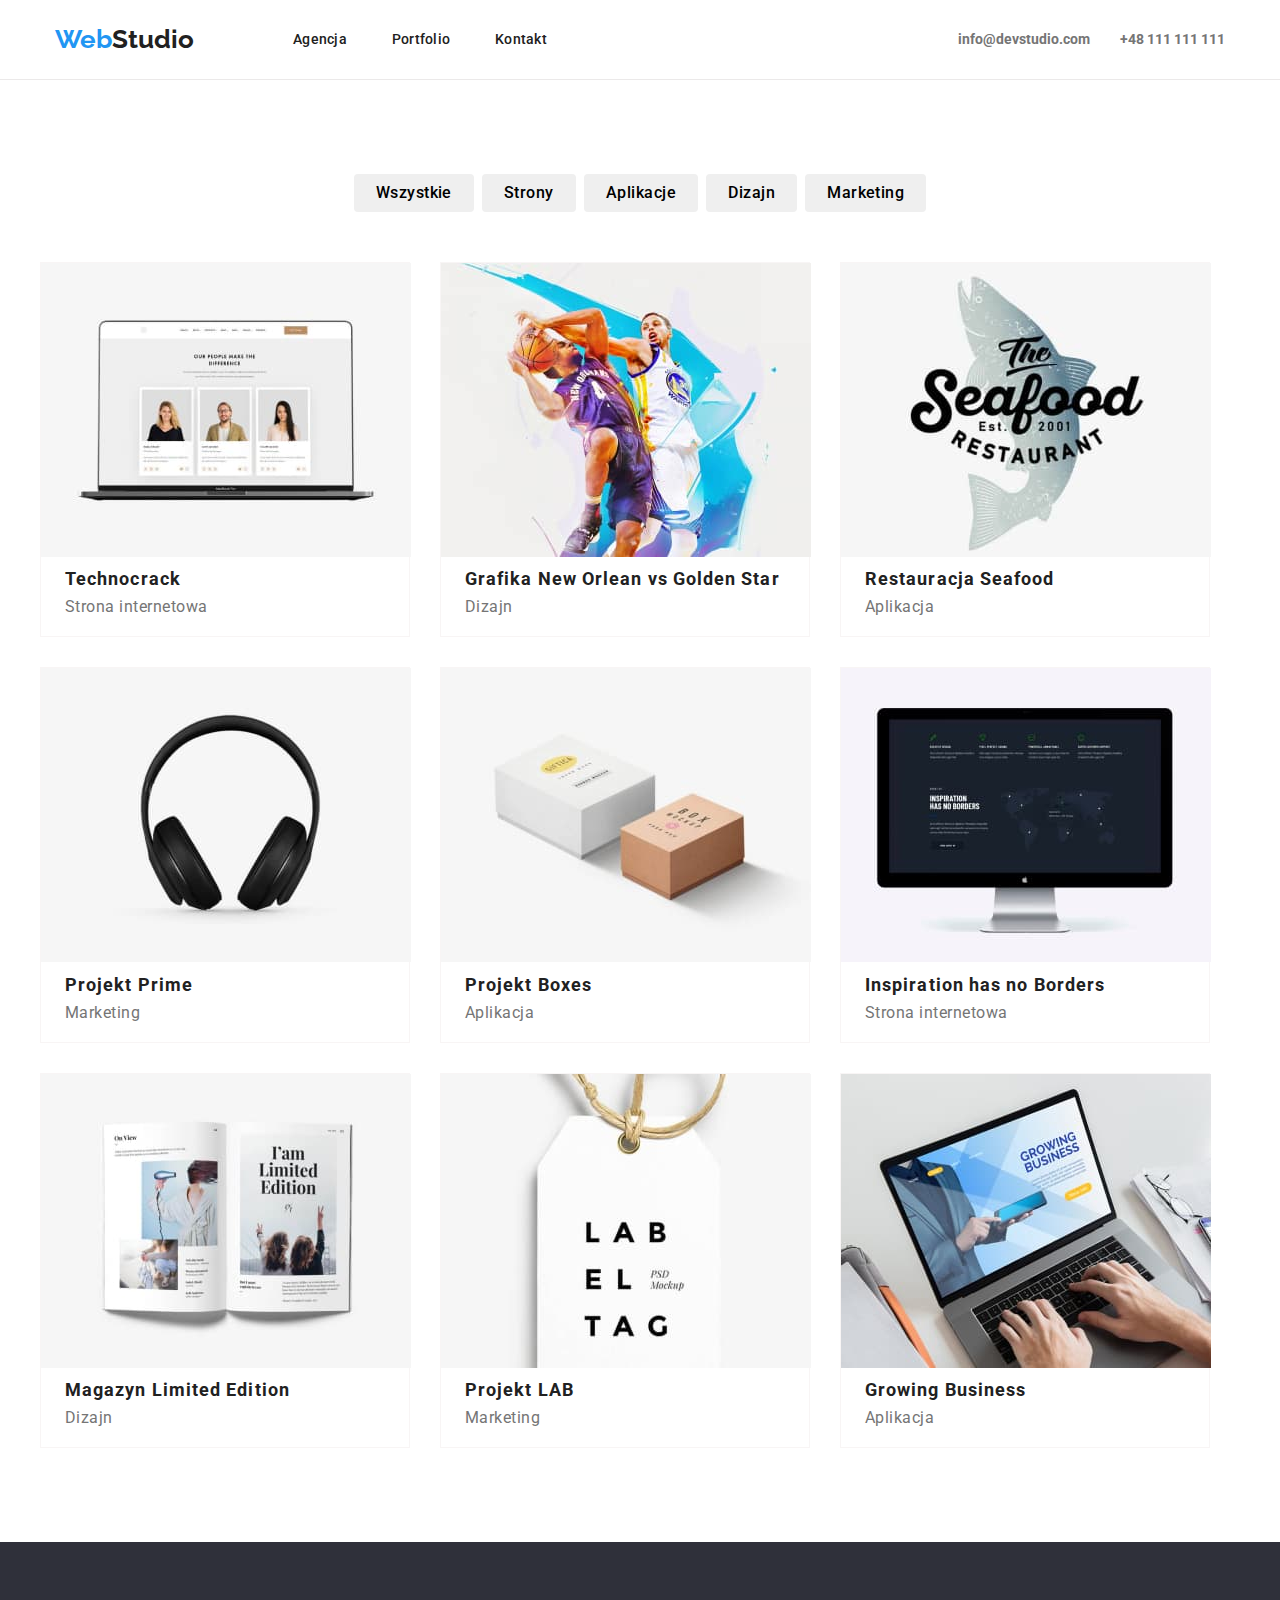
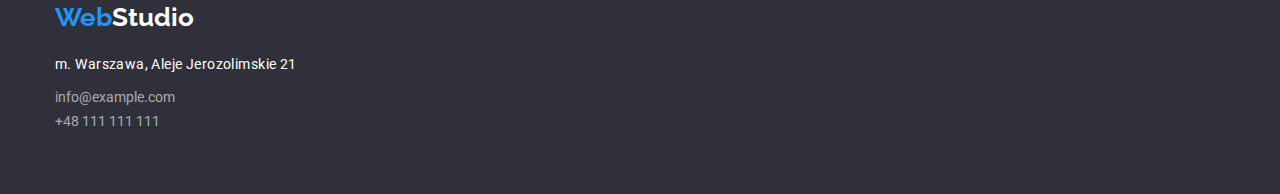
==== commit 8f999429: "1600px removed and more tags adjusted" ====
--- a/portfolio.html
+++ b/portfolio.html
@@ -14,7 +14,8 @@
 </head>
 <body>
     <header class="header">
-            <section>
+            <div class="container-header">
+            <div class="container-header-logo-and-nav">
                 <a href="./index.html" class="logo"><span class="logoblue">Web</span><span class="logoblack">Studio</span></a>
             </section>
         
@@ -24,6 +25,7 @@
                 <li> <a href="./portfolio.html" class="link">Portfolio</a></li>
                 <li><a href="#" class="link">Kontakt</a></li>
             </ul>
+            </div>
         </nav>
         <div>
             <ul class="list contact">
@@ -33,8 +35,8 @@
         </div>
 
     </header>
-    <main class="container">
-        <div >
+    <main class="container section">
+        <div>
         <section class="buttons-position">
         <ul class="list buttons">
             <li>
@@ -153,6 +155,7 @@
     
     </main>
     <footer class="footersection-portfolio ">
+        <div class="container">
         <section>
             <a href="#" class="logo"><span class="logoblue">Web</span><span class="logowhite">Studio</span></a>
         </section>
@@ -163,6 +166,7 @@
         <li><a href="mailto:info@example.com" class="footer">info@example.com</a></li>
         <li><a href="tel:+48111111111" class="footer decoration">+48 111 111 111</a></li>
     </ul>
+    </div>
     </footer>
 </body>
 </html>--- a/css/styles.css
+++ b/css/styles.css
@@ -11,7 +11,7 @@
     color: var(--black);
     font-family: 'Roboto', sans-serif;
     margin: 0;
-    width: 1600px;
+    /* width: 1600px; */
 }
 
 .logo{
@@ -23,7 +23,7 @@
     text-decoration: none;
     width: 145px;
     height: 31px;
-    margin: 24px 93px 25px 215px;
+    /* margin: 24px 93px 25px 215px; */
 }
 
 .logoblue{
@@ -41,15 +41,15 @@
 .header{
     background-color: var(--white);
     justify-content: space-between;
+    align-items: center;
     display: flex;
-    align-items: center;
     height: 80px;
     border-bottom: 0.5px solid #ebe9e9;
 }
 
 .footersection {
     background-color: var(--gray);
-    width: 1600px;
+    /* width: 1600px; */
     height: 252px;
     padding-top: 60px;
 }
@@ -63,9 +63,10 @@
     min-width: 200px;
     min-height: 50px;
     text-align: center;
-    margin: 0 700px 200px;
-    padding: 0;
+    margin: 0 auto;
     border-radius: 4px;
+    margin-top: 30px;
+
 }
 
 .button:hover,
@@ -108,7 +109,7 @@
     font-size: 14px;
     letter-spacing: 0.03em;
     line-height: 1.71;
-    margin-left: 215px;
+    /* margin-left: 215px; */
     margin-bottom: 9px;
     margin-top: 20px;
 }
@@ -117,15 +118,16 @@
     font-size: 14px;
     line-height: 1.7;
     color: rgba(255, 255, 255, 0.6);
+    text-decoration: none;
 }
 
 .footer:hover,
 .footer:focus{
     color: var(--brand-color);
 }
-.decoration{
+/* .decoration{
     text-decoration: none;
-}
+} */
 
 .description{
     font-weight: 700;
@@ -141,7 +143,7 @@
     color: var(--light-gray);
     text-align: center;
     margin-bottom: 30px;
-    margin-top: 0px;
+    margin-top: 10px;
     /* min-width: 130px;
     max-height: 19px; */
 }
@@ -151,8 +153,6 @@
     font-size: 16px;
     line-height: 1.2;
     letter-spacing: 0.03em;
-    margin-top: 30px;
-    margin-bottom: 10px;
     justify-content: center;
 }
 
@@ -161,19 +161,23 @@
     font-size: 44px;
     line-height: 1.36;
     letter-spacing: 0.06em;
-    padding: 200px 452px 30px 452px;
-    align-items: center;
-    text-align: center;
-    margin: 0;
-
-}
+    align-items: center;
+    margin: 0 auto;
+    width: 696px;
+    height: 120px;
+}
+
 
 .heading{
-    background-color: var(--gray);
-    color: var(--white);
-    max-width: 1600px;
-    max-height: 600px;
-    margin: 0 auto;
+   background-color: var(--gray);
+   color: var(--white);
+   height: 600px;
+   margin: 0 auto;
+   align-items: center;
+   text-align: center;
+   align-content: center;
+   padding: 200px;
+ 
 }
 
 .subsectionheading{
@@ -219,22 +223,44 @@
 .list{
     list-style:none;
     display: flex;
+    padding: 0px;
+    margin: 0px;
+    gap: 30px;
 }
 
 .container{
-    max-width: 1200px;
-    width: 100%;
+    width: 1200px;
+    /* width: 100%; */
     box-sizing: border-box;
     margin: 0 auto;
+    justify-content: space-between;
     align-items: center;
     gap: 30px;
     padding: 0px 15px;
-    margin: 94px 215px 0px;
-  
+    /* margin: 94px 215px 0px; */ 
+}
+
+.container-header{
+        width: 1200px;
+        box-sizing: border-box;
+        margin: 0 auto;
+        justify-content: space-between;
+        align-items: center;
+        padding: 0px 15px;
+        display: flex;;
+}
+.container-header-logo-and-nav{
+    justify-content: flex-start;
+    display: flex;
+    gap: 93px;
+    align-items: center;
 }
 
 .section{
     padding: 94px 0;
+}
+
+.lastsection{
     background-color: #F5F4FA;
 }
 
@@ -243,32 +269,32 @@
 } */
 
 .nav {
-    justify-content: space-between;
-    align-items: center;
-   padding: 0;
+   justify-content: space-between;
+   align-items: center;
    width: 254px;
    height: 16px;
-   margin: 32px 371px 32px 0px;
-}
-
-.contact{
-    padding: 0;
-    margin: 32px 227px 32px 0;
+   margin-left: 0 auto;
+}
+
+.contact {
+    /* padding: 0; */
+    /* margin: 32px 227px 32px 0; */
     justify-content: space-between;
     align-items: center;
-    min-width: 245px;
+    /* min-width: 245px; */
     height: 16px;
     display: flex;
     font-weight: bold;
-    
-}
-.paragraph{
+    /* gap: 50px; */
+}
+
+/* .paragraph {
     width: 270px;
     height: 101px;
     justify-content: space-between;
-}
-
-.photos-activites{
+} */
+
+.photos-activites {
     justify-content: space-between;
     gap: 30px;
     align-items: center;
@@ -293,10 +319,10 @@
 
 .one {
     display: block;
-    margin-top: 0px;
+    /* margin-top: 0px;
     margin-bottom: 0px;
     margin-left: 215px;
-    padding: 0px;
+    padding: 0px; */
 }
 
 .bottom{
@@ -306,9 +332,10 @@
     padding-top: 50px;
 }
 
-.team-heading{
+/* .team-heading{
     margin-top: 0px;
-}
+} */
+
 .buttons {
    gap: 8px;
    display: flex;
@@ -318,6 +345,7 @@
    height: 54px;
    margin: 0 auto;
    padding: 0px;
+   margin-bottom: 34px;
 }
 
 .card-set{
@@ -381,8 +409,7 @@
 
 .footersection-portfolio{
     background-color: var(--gray);
-    width: 1600px;
     height: 252px;
     padding-top: 60px;
-    margin-top: 94px;
-}+}
+
